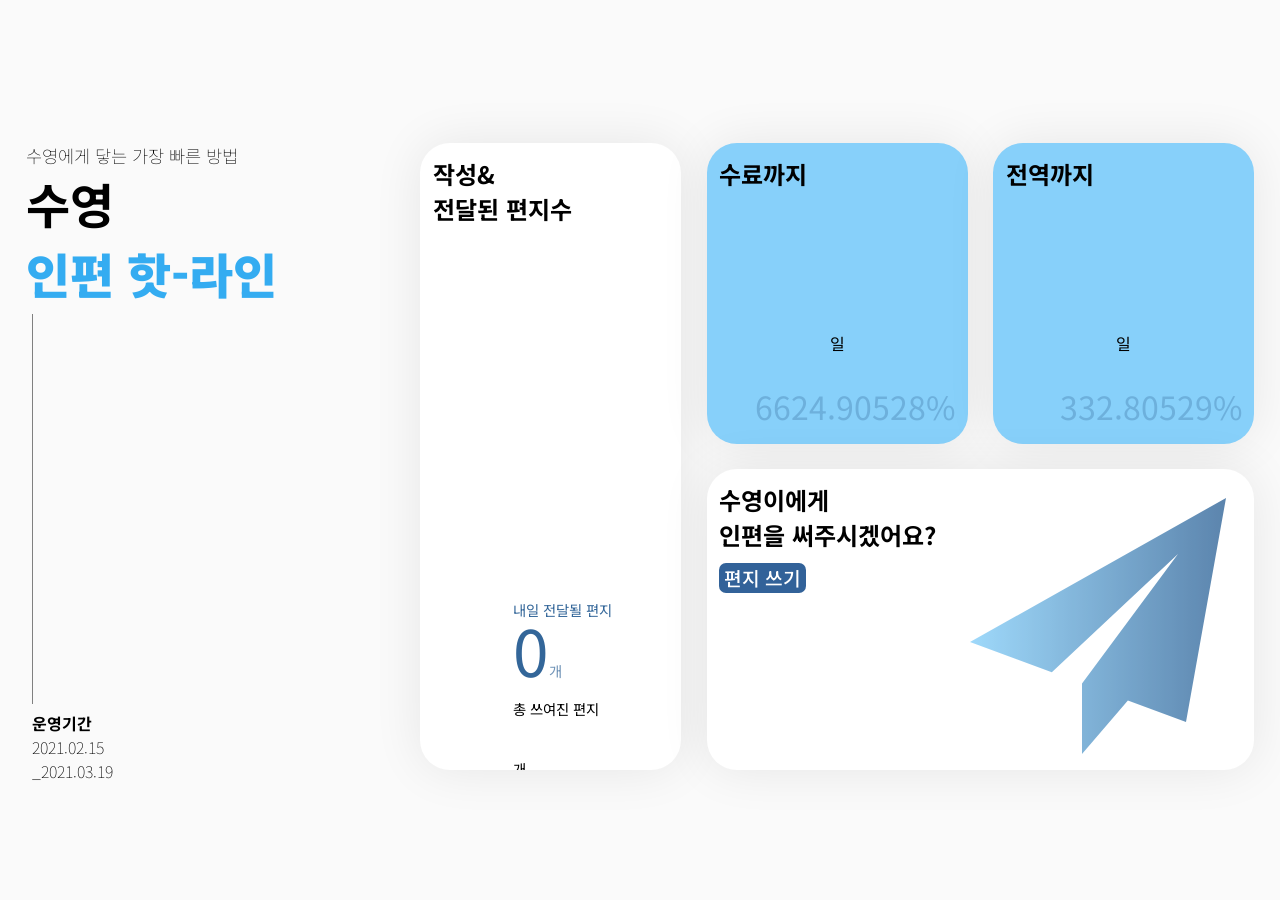
==== index.html @ 2ff3ae7e "js 캐시 방지 쿼리스트링" ====
<!DOCTYPE html>
<html lang="ko">
  <head>
    <meta charset="utf-8" />
    <meta
      name="description"
      content="수영이에게 인편을 쉽고 빠르게 보내기 위한 사이트입니다."
    />
    <meta http-equiv="X-UA-Compatible" content="IE=edge" />
    <meta
      name="viewport"
      content="width=device-width, initial-scale=1, shrink-to-fit=no"
    />
    <meta name="viewport" content="width=device-width, initial-scale=1" />

    <meta property="og:title" content="수영 인편 핫라인" />
    <meta property="og:type" content="website" />
    <meta property="og:url" content="swim-mail.github.io" />
    <meta property="og:image" content="icons/ico512.png" />

    <link rel="manifest" href="app.webmanifest" />
    <link rel="apple-touch-icon" href="icons/ico512.png" />
    <meta name="apple-mobile-web-app-capable" content="yes" />

    <link rel="icon" type="image/png" sizes="16x16" href="icons/fav16.png" />
    <link rel="icon" type="image/png" sizes="32x32" href="icons/fav32.png" />

    <title>수영 인터넷 편지 핫라인</title>

    <!-- Font-->
    <link
      href="https://fonts.googleapis.com/css2?family=Noto+Sans+KR:wght@100;300;400;500;700;900&display=swap"
      rel="stylesheet"
    />
    <link rel="stylesheet" href="css/style-min.css" />
    <link
      href="https://fonts.googleapis.com/icon?family=Material+Icons"
      rel="stylesheet"
    />

    <meta name="theme-color" content="#fafafa" />
  </head>

  <body>
    <div class="container">
      <div class="spacer"></div>
      <div class="center">
        <div class="title">
          <div class="main">
            <span class="f1 subt">수영에게 닿는 가장 빠른 방법<br /></span>
            <span class="f7 t"
              >수영
              <div id="installer">
                <div class="tooltip" id="install">
                  <span class="material-icons but">get_app</span>
                  <span class="tooltiptext">앱으로 설치해보세요!</span>
                </div>
              </div>
              <br
            /></span>
            <span class="f9 t tc">인편 핫-라인</span>
          </div>
          <div class="line"></div>
          <div class="period">
            <span class="f7">운영기간<br /></span>
            <span class="f1">2021.02.15 <br />_2021.03.19</span>
          </div>
        </div>
        <div class="col">
          <div class="l card">
            <span class="cardt">작성&<br />전달된 편지수</span><br />
            <div class="align">
              <div class="spacer"></div>
              <paper-graph value="" today="" max="40"></paper-graph>
            </div>
          </div>
        </div>
        <div class="col2">
          <div class="row">
            <pro-bar id="cp" class="card date" value="30%">
              <span class="cardt date">수료까지</span><br />
              <div class="tcenter">
                <count-up
                  id="cpFig"
                  value=""
                  dur="1.5"
                  class="bigdate"
                ></count-up
                ><span>일</span>
              </div>
              <span id="percent">2</span>
            </pro-bar>
            <pro-bar id="dc" class="card date" value="10%">
              <span class="cardt">전역까지</span>
              <div class="tcenter">
                <count-up
                  id="dcFig"
                  value=""
                  dur="1.7"
                  class="bigdate"
                ></count-up
                ><span>일</span>
              </div>
              <span id="percent">1</span>
            </pro-bar>
          </div>
          <div class="row">
            <div class="card writearea" id="write">
              <span class="cardt bg">수영이에게<br />인편을 써주시겠어요?</span>
              <svg
                xmlns="http://www.w3.org/2000/svg"
                id="plane"
                enable-background="new 0 0 465.882 465.882"
                height="512"
                viewBox="0 0 465.882 465.882"
                width="512"
                preserveAspectRatio="xMidYMin meet"
              >
                <defs>
                  <linearGradient id="grad">
                    <stop offset="0%" stop-color="var(--color-stop)" />
                    <stop offset="100%" stop-color="var(--color-end)" />
                  </linearGradient>
                </defs>
                <path
                  d="m465.882 0-465.882 262.059 148.887 55.143 229.643-215.29-174.674 235.65.142.053-.174-.053v128.321l83.495-97.41 105.77 39.175z"
                />
              </svg>
              <span id="writebut" class="but">편지 쓰기</span>
            </div>
          </div>
        </div>
      </div>
      <div class="spacer"></div>
    </div>
    <div id="letter" class="card letter slide">
      <div class="header">
        <span class="back mob material-icons but"> arrow_back </span>
        <span class="f7">편지 보내기</span>
        <span class="back pc f2 but">×</span>
        <span class="send mob but" id="send">보내기</span>
      </div>
      <div class="sender">
        <div class="circle">
          <span id="pfbut" class="material-icons but">add</span>
        </div>
        <div class="info">
          <div class="name">
            <span id="name" class="f7">프로필</span
            ><span id="rel" class="f7">등록 필요</span>
          </div>
          <div class="addr f2">
            <span id="addr1">+버튼을 눌러서 프로필을 등록해주세요</span>
            <span id="addr2"></span>
          </div>
        </div>
      </div>
      <div class="letter">
        <div class="ltitle">
          <input class="f7" type="text" placeholder="제목을 입력해주세요" />
        </div>
        <div class="contents">
          <textarea
            class="f3"
            placeholder="수영이에게 편지를 써주세요 :)"
            maxlength="1200"
          ></textarea>
        </div>
      </div>
      <div class="footer">
        <span class="pc but" id="send">보내기</span>
      </div>
    </div>
    <div id="profile" class="card addr slide">
      <div class="header">
        <span class="back mob material-icons but"> arrow_back </span>
        <span class="f7">프로필 추가/수정</span>
        <span class="back pc f1 but">X</span>
      </div>
      <div class="forms">
        <div class="inp clsb">
          <span>이름</span><input type="text" id="namef" placeholder="보라매" />
        </div>
        <div class="inp clsb">
          <span>관계</span
          ><input type="text" id="relf" placeholder="가족/친구 등" />
        </div>
        <div class="inp adr clsb">
          <span>주소</span
          ><input type="text" id="postcode" placeholder="우편번호" />
          <but class="but" id="postbut">찾기</but>
          <input class="clsb" id="address" type="text" placeholder="주소" />

          <input
            class="clsb"
            id="detailAddress"
            type="text"
            placeholder="상세주소 입력"
          />

          <input
            class="clsb"
            id="extraAddress"
            type="text"
            placeholder="상세주소2"
          />
        </div>
        <div class="inp clsb">
          <span>암호</span>
          <input type="password" id="pw" /><br />
          <span class="caution">주의</span>
          <span class="cautext"
            >편의성을 위한 기능으로 <b>보안성이 없습니다.</b> </span
          ><br />
          <span class="cautext"
            >지정하지 않으면 <b>이름+ 우편번호</b>로 설정됩니다.</span
          >
        </div>
      </div>
      <div id="wrap"></div>
      <div id="pfsavebut" class="footer clsb but">
        <span>저장</span>
      </div>
    </div>
    <toast class="hide"
      ><div class="tospacer"></div>
      <div class="content">
        <span class="material-icons" id="icon">check</span
        ><span id="messages">toast message</span>
      </div>
      <div class="tospacer"></div>
    </toast>
    <loading>
      <div class="lds-ring">
        <div></div>
        <div></div>
        <div></div>
        <div></div>
      </div>
    </loading>
    <script src="js/main-min.js?dt=2021030308"></script>
    <script src="https://t1.daumcdn.net/mapjsapi/bundle/postcode/prod/postcode.v2.js"></script>
  </body>
</html>
---- css/style-min.css ----
:root{--theme-color:#34acf1;--theme-color-light:#87d0fa;--theme-color-dark:#336699}body{margin:0;height:100vh;font-family:"Noto Sans KR",sans-serif;background-color:#fafafa;user-select:none}.container{display:flex;flex-direction:column;height:100%;transition:all 1s cubic-bezier(.83,0,.17,1)}.col{flex:1;flex-direction:column}.col2{flex:2;flex-direction:column;display:flex}.row{display:flex;height:49%}.row:last-child{padding-top:1vw}.center{display:flex;height:100%}.spacer{flex:1}.title{height:100%;margin-right:2vw;padding:1vw;display:flex;flex-direction:column}.card{background-color:white;flex:1;margin:1vw 2vw 0 0;border-radius:30px;box-shadow:0 0 50px 0 #00000015;padding:1vw;overflow:hidden}#plane{width:20vw;float:right;fill:url(#grad);animation:planeMove 1s cubic-bezier(.83,0,.17,1) both;animation-delay:.3s;padding:1em}@keyframes planeMove{0%{opacity:0;transform:translate(-50%,50%) rotate(-40deg)}30%{transform:translate(-35%,40%) rotate(-20deg)}100%{opacity:.8;transform:translate(0,0) rotate(00deg)}}#grad{--color-stop:var(--theme-color-light);--color-end:var(--theme-color-dark)}#writebut{line-height:10;border-radius:7px;background:#326299;color:white;padding:1px 5px;font-weight:500;font-size:1.2em}.l{height:calc(100% - 3vw)}.line{border-left:1px solid grey;margin:.5vw;flex:1}.period{margin-left:.5vw}.f1{font-weight:100}.f3{font-weight:300}.f4{font-weight:400}.f5{font-weight:500}.f7{font-weight:700}.f9{font-weight:900}.tc{color:var(--theme-color)}.tcl{color:var(--theme-color-light)}.tcd{color:var(--theme-color-dark)}.faded{opacity:.7}.subt{font-size:1.1em}.t{font-size:3em}#install{display:none;font-size:10px}#installer{display:inline-flex}.cardt{font-size:1.5em;font-weight:700}span.cardt.bg{position:absolute}paper-graph{display:block;width:100%}paper-graph svg{height:100%;width:33%;float:left}paper-graph div{width:66%;float:right;line-height:3vw}paper-graph .big{font-size:5vw}paper-graph symbol{fill:none;stroke-width:5;stroke-linecap:"round";stroke:black}paper-graph #stackH{stroke:var(--theme-color)}paper-graph #letterH{stroke:var(--theme-color)}.align{display:flex;flex-direction:column;height:calc(100% - 3vw)}paper-graph .tdfig{animation:moveUp .7s .1s ease-in;font-size:.9em}paper-graph .ttfig{opacity:0;animation:moveUp .7s .2s ease-in forwards;font-size:.9em}.tcenter{animation:moveUp .7s ease-in}@keyframes moveUp{from{opacity:0;transform:translateY(100px)}to{opacity:1;transform:translateY(0)}}.bigdate{text-align:center;font-size:9vw}.tcenter{margin-top:2vw;text-align:center}.card.date{background-image:var(--bg);background-repeat:no-repeat;animation:fillUp 2s ease-out;overflow:hidden}@keyframes fillUp{from{background-position:0 30vw}to{background-position:0 0}}pro-bar #percent{position:inherit;float:right;color:var(--theme-color-dark);opacity:30%;font-size:2em}.card.letter{top:0;left:9vw;position:fixed;width:80vw;height:calc(100vh - 5em);transition:transform 1s cubic-bezier(.83,0,.17,1),filter 1s cubic-bezier(.83,0,.17,1),opacity 1s cubic-bezier(.83,0,.17,1)}.card.addr{top:10vh;left:29vw;position:fixed;width:40vw;transition:transform 1s cubic-bezier(.83,0,.17,1),opacity 1s cubic-bezier(.83,0,.17,1)}.card.letter .header,.card.addr .header{width:calc(100% - 1.3em);border-bottom:1px solid#CACACA;padding:0 .3em .5em.3em;margin:.3em;font-size:1.5em;text-align:center}.card.letter .header .pc.back,.card.addr .header .pc.back{background:#cccccc;border-radius:1000px;float:right;color:#555555;display:block;width:1.5em;height:1.5em}.card.letter .sender{display:flex;margin-top:.22m;padding:.1em;border-radius:2em;transition:all 1s cubic-bezier(.83,0,.17,1)}.card.letter .sender.highlight{box-shadow:-1px 1px 9px 0 rgba(0,0,0,.2);transform:scale(1.05)}.card.letter .circle{background:var(--theme-color-light);width:3.7em;height:3.7em;border-radius:4.5em;margin:0 .7em 0 .5em}.card.letter .sender.highlight .circle{background:linear-gradient(45deg,var(--theme-color-light),var(--theme-color),var(--theme-color-dark),var(--theme-color-light));background-size:800% 800%;-webkit-animation:gradAni 2s ease both;-moz-animation:gradAni 2s ease both;animation:gradAni 2s ease both}@keyframes gradAni{0%{background-position:0% 50%}40%{background-position:100% 50%}80%{background-position:0% 50%}100%{background-position:0% 100%}}.card.letter .circle{background:var(--theme-color-light);width:3.7em;height:3.7em;border-radius:4.5em;margin:0 .7em 0 .5em}.card.letter .circle:hover{background:var(--theme-color-dark);color:grey}.card.letter .circle span{font-size:3em;color:white;line-height:1.3em;padding-left:.125em;width:1.25em}.card.letter .circle span:hover{color:grey}.card.letter .circle span:hover::after{content:"create";position:absolute;left:calc(.3em + 1vw);color:white}.card.letter .info{flex:1}.card.letter .info .name{font-size:1.4em}.card.letter .info .name #rel{font-size:.6em;background-color:var(--theme-color-dark);border-radius:.5em;padding:.1em .4em;margin:0 .5em;color:white}.card.letter .info .addr{color:#999999}.card.letter .info .addr #addr1{margin-right:.2em}.card.letter .letter{padding:1vw}.card.letter .ltitle input{margin-top:.5em;font-size:1.7em;width:100%;border:0}.card.letter .ltitle input:focus{outline:none}.card.letter .contents textarea{font-size:1.5em;font-family:"Noto Sans KR",sans-serif;width:100%;height:calc(100vh - 13.3em - 1.5vw);border:0}.card.letter .contents textarea:focus{outline:none}.card.letter .footer .pc,.card.addr .footer span{background:#bbbbbb;color:#555555;display:block;font-size:1.5em;text-align:center;padding:.1em 0;border-radius:2em;margin:0 .5em 0 .5em;font-weight:500}.card.addr .forms{overflow:auto;height:70vh}.card.addr .forms .inp{font-size:1em;height:1.6em;padding:.5em 0}.card.addr .footer{margin-top:8em}.card.addr .forms .inp.adr{height:8em}.card.addr .forms .inp.adr span{height:7em}.card.addr .forms .inp.adr input{margin-bottom:.7em}.card.addr .forms span{display:block;padding-left:.5em;float:left;width:13%;font-size:1em;font-weight:500}.card.addr .forms .inp input{font-size:1em;height:1.5em;padding:0 .5em;width:calc(88% - 3em);border:0;background:#f0f0f0;border-radius:3em;transition:background 1s}.card.addr .forms .inp.adr input#postcode{width:calc(88% - 7em)}.card.addr .forms .inp.adr .but{border-radius:.6em;padding:0 1em;background:#999999;color:white;font-weight:500}.card.addr .forms .inp input:focus{outline:none;filter:brightness(1.035)}.card.addr .forms span.caution,.card.addr .forms span.cautext{width:auto;display:inline;float:none;padding:0;font-size:.7em;font-weight:500}span.caution{margin-left:calc(13% + 1em);background:#af1a1a;color:white;border-radius:5px}span.cautext{color:grey}span.cautext b{font-weight:700;color:#af1a1a}.card.addr .forms .inp:last-child input{background:#f7b6b6}span.cautext:last-child{margin-left:calc(13% + 3.3em)}.blur{filter:contrast(.25) brightness(1.5);background:inherit}#btnFoldWrap{cursor:pointer;position:absolute;right:0;top:-1px;z-index:1}#wrap{display:none;height:60vh}#wrap div{border-radius:30px;overflow:unset!important}.clsb{transition:display 1s cubic-bezier(.83,0,.17,1)}.clsd{display:none}.but{cursor:pointer}.but:hover:not(#pfbut){filter:contrast(1.3)}.slide{transform:translate(0,100vh);opacity:0}toast{display:flex;position:fixed;bottom:7vh;width:100vw;transition:transform 1s cubic-bezier(.83,0,.17,1);font-weight:600;color:#555555}toast.hide{transform:translateY(20vh)}toast .tospacer{flex:1}toast .content{font-size:1.2em;background:#fafafa;box-shadow:2px 2px 7px 0 #999999;border-radius:2em;padding:.5em .7em .3em .3em}toast #icon{background:var(--theme-color);color:white;border-radius:1em;margin-right:.5em;padding:.2em}toast #messages{line-height:1.6em;vertical-align:top}loading{display:none;position:absolute;top:0;left:0;background:#00000030;width:100%;height:100%}.lds-ring{display:block;left:calc(50% - 40px);top:calc(50% - 40px);position:relative;width:80px;height:80px}.lds-ring div{box-sizing:border-box;display:block;position:absolute;width:64px;height:64px;margin:8px;border:8px solid #fff;border-radius:50%;animation:lds-ring 1.2s cubic-bezier(.5,0,.5,1) infinite;border-color:#fff transparent transparent transparent}.lds-ring div:nth-child(1){animation-delay:-.45s}.lds-ring div:nth-child(2){animation-delay:-.3s}.lds-ring div:nth-child(3){animation-delay:-.15s}@keyframes lds-ring{0%{transform:rotate(0deg)}100%{transform:rotate(360deg)}}.tooltip{position:relative;display:inline-block}.tooltip .tooltiptext{width:120px;background-color:black;opacity:.5;color:#fff;text-align:center;padding:5px 0;border-radius:6px;line-height:initial;position:absolute;z-index:1;top:-5px;left:105%}.tooltip:hover .tooltiptext{visibility:visible}.tooltip .tooltiptext::after{content:" ";position:absolute;top:50%;right:100%;margin-top:-5px;border-width:5px;border-style:solid;border-color:transparent black transparent transparent}@media (max-width:900px){.slide{transform:translate(100vw,0)}body{font-size:12px}.spacer{display:none}.center{display:block}.card{margin-left:3vw;margin-bottom:3vw;height:70vw;border-radius:20px;padding:2vw}.col{flex:0;margin-bottom:5vw;float:left;width:50vw}.col2 .row:first-child{height:78vw}.col2 .row:nth-child(2){position:absolute;height:70vw;width:97vw;left:0;top:calc(150px + 88vw)}.title{margin-top:10px;height:150px;flex-direction:row;padding:5vw}.line{border:0;padding-top:10vw}.l{margin-right:3vw;height:70vw}.row{margin-right:4vw;flex-direction:column;height:50vw}.period{display:none}paper-graph svg{width:28%!important}paper-graph .tdfig{font-size:4vw}paper-graph .ttfig{font-size:4vw}.align .spacer{display:block!important}#plane{width:50vw;padding-top:20vw}span.bg{padding-top:15vw;padding-left:3vw;font-size:7vw}#writebut{line-height:90vw;font-size:5vw;margin-left:3vw}.mbhide{display:none}paper-graph .big{font-size:10vw!important}paper-graph div{line-height:6vw!important}.bigdate{text-align:center;font-size:20vw;line-height:21vw}.tcenter{margin-top:0;text-align:center}.tcenter #percent{line-height:0}.cardt{font-size:4.5vw}.card.date{line-height:1}.subt{font-size:calc(1em + 2vw)}.t{font-size:calc(1.2em + 5vw);line-height:calc(1.2em + 1vw)}.card.letter .pc,.card.addr .pc{display:none!important}.card.letter .mob,.card.addr .mob{display:inline}.card.letter{top:0;left:0;border-radius:0;margin:0;position:fixed;width:98vw;height:100vh;padding:1vw}.card.letter .header,.card.addr .header{text-align:left;padding:1em .5em}.card.letter .back.mob,.card.addr .back.mob{font-size:1.5em!important;vertical-align:top}.card.letter .send{float:right;font-weight:700;background:var(--theme-color);color:white;padding:.2em .7em;border-radius:1em;font-size:.9em}.card.letter .sender{padding:3vw;font-size:1.2em}.card.letter .circle span:hover::after{left:calc(.3em + 4vw)}.card.letter #addr2{display:none}.card.letter .letter{padding:1vw 4.5vw}.card.letter .footer .mob{position:fixed;color:white;background:var(--theme-color);font-size:3.2em;text-align:center;line-height:1.6em;width:1.6em;height:1.6em;bottom:.5em;right:.5em;border-radius:6em;box-shadow:2px 2px 7px 0 #999999}.card.addr{top:0;left:0;border-radius:0;margin:0;position:fixed;width:98vw;height:100vh;padding:1vw}.card.addr .forms{font-size:1.5em}.card.addr .footer{position:fixed;bottom:10px;margin-top:0;width:calc(100% - 1em)}#wrap{height:90vh}toast #icon{margin-right:.4em;padding:.1em}toast #messages{line-height:2em}}@media (min-width:900px){.title{width:calc(100px + 20vw);height:100%;padding-left:2vw}.center{height:50vw;max-height:90vh}.card.letter .pc,.card.addr .pc{display:inline}.card.letter .mob,.card.addr .mob{display:none!important}.card.addr .forms{height:40vh}}
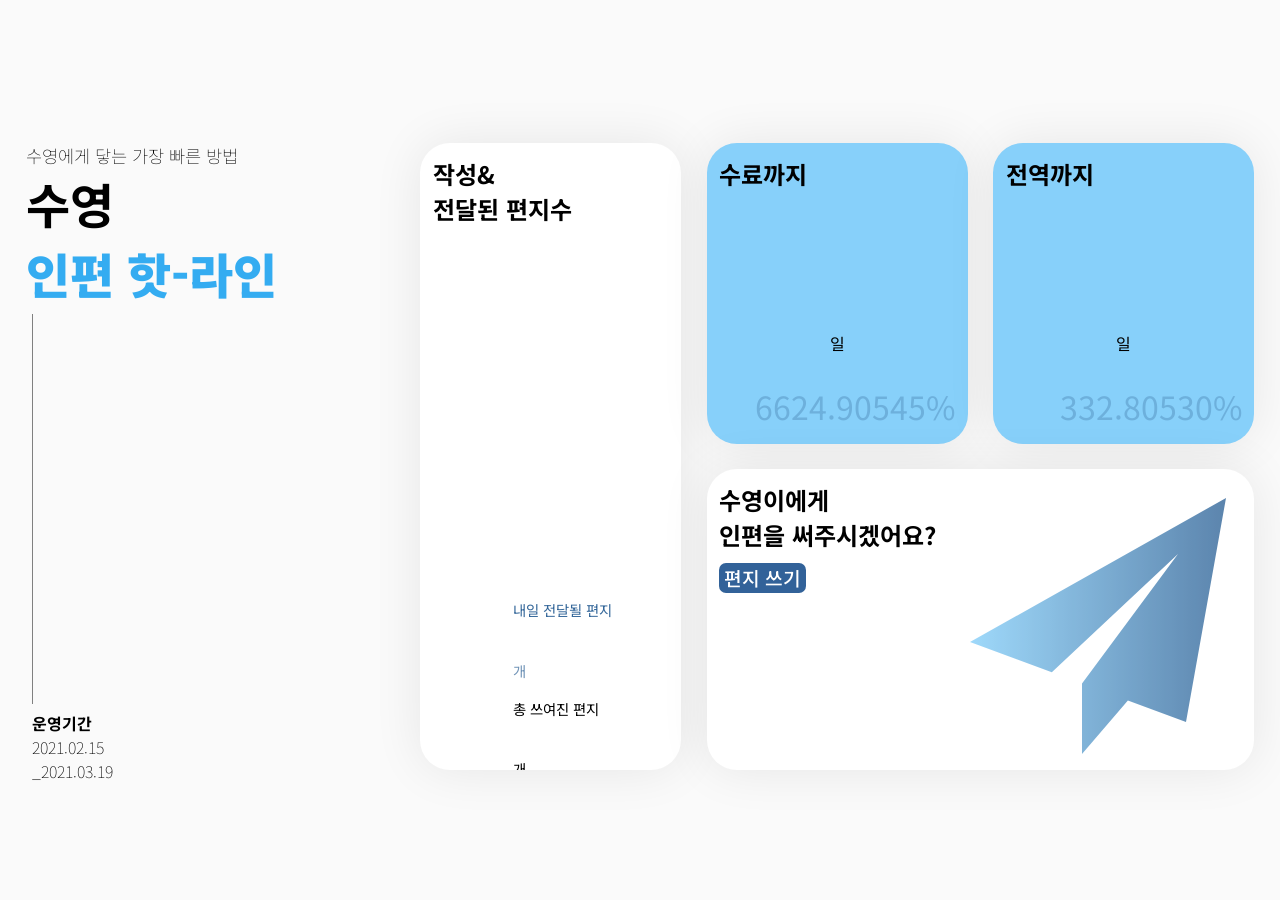
==== commit e79e6f7e: "Throttle 수정" ====
--- a/index.html
+++ b/index.html
@@ -238,7 +238,7 @@
         <div></div>
       </div>
     </loading>
-    <script src="js/main-min.js?dt=2021030308"></script>
+    <script src="js/main-min.js?dt=2021030420"></script>
     <script src="https://t1.daumcdn.net/mapjsapi/bundle/postcode/prod/postcode.v2.js"></script>
   </body>
 </html>
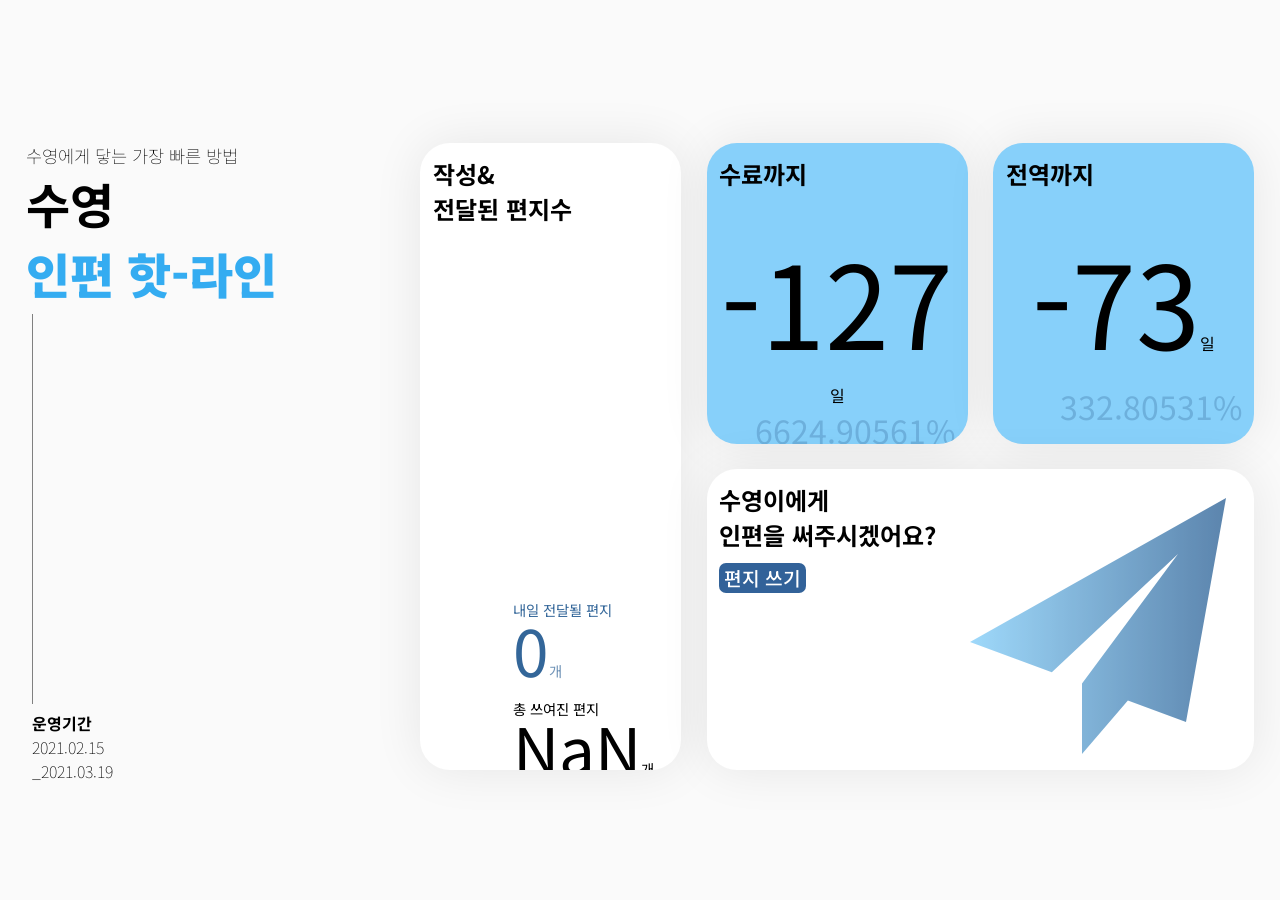
==== commit 866f723b: "countup refresh 안되는 것 해결" ====
--- a/index.html
+++ b/index.html
@@ -238,7 +238,7 @@
         <div></div>
       </div>
     </loading>
-    <script src="js/main-min.js?dt=2021030420"></script>
+    <script src="js/main-min.js?dt=2021030422"></script>
     <script src="https://t1.daumcdn.net/mapjsapi/bundle/postcode/prod/postcode.v2.js"></script>
   </body>
 </html>
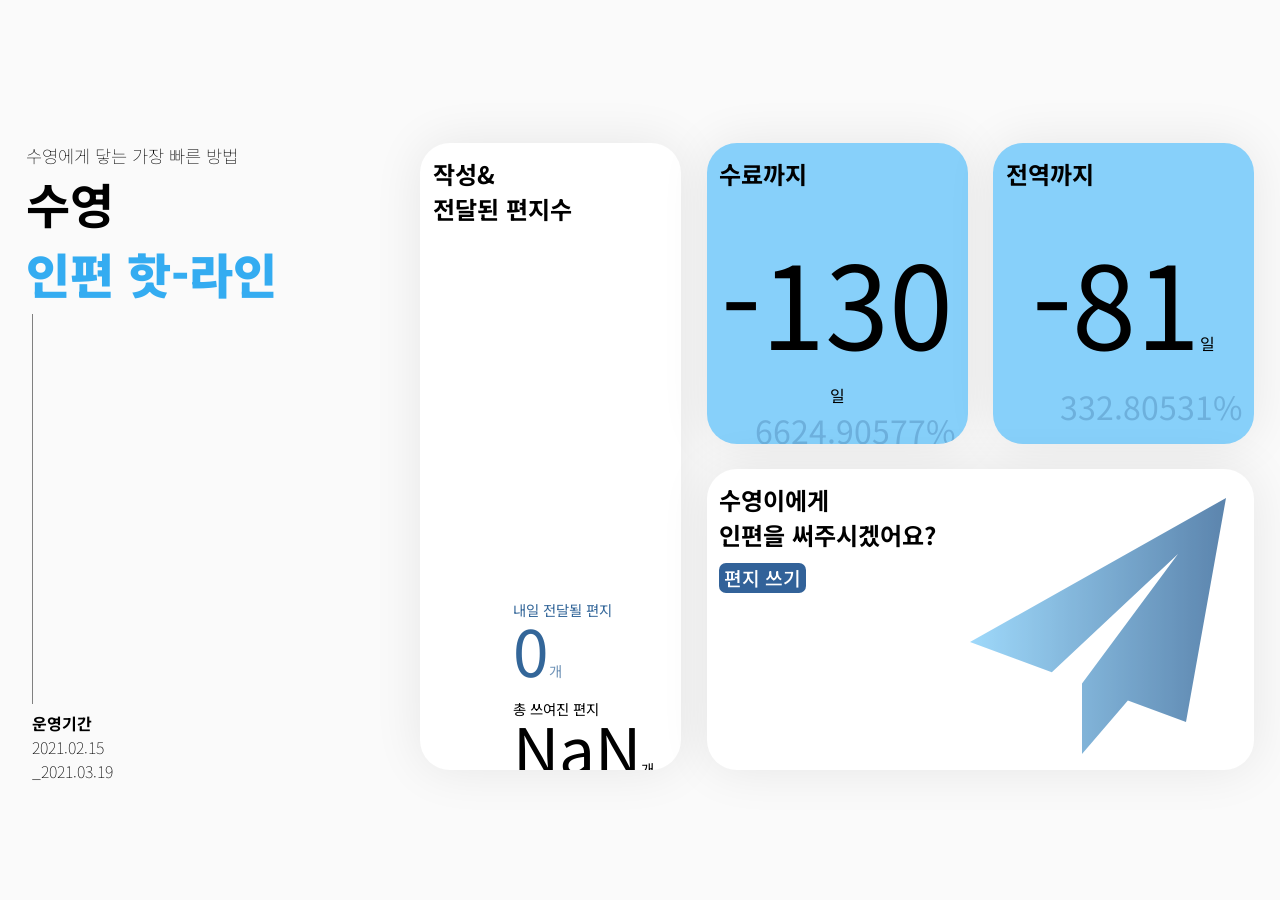
==== commit c90a2a3d: "우편번호 검색 css 오류" ====
--- a/index.html
+++ b/index.html
@@ -177,7 +177,7 @@
         <span class="f7">프로필 추가/수정</span>
         <span class="back pc f1 but">X</span>
       </div>
-      <div class="forms">
+      <div class="forms clsb">
         <div class="inp clsb">
           <span>이름</span><input type="text" id="namef" placeholder="보라매" />
         </div>
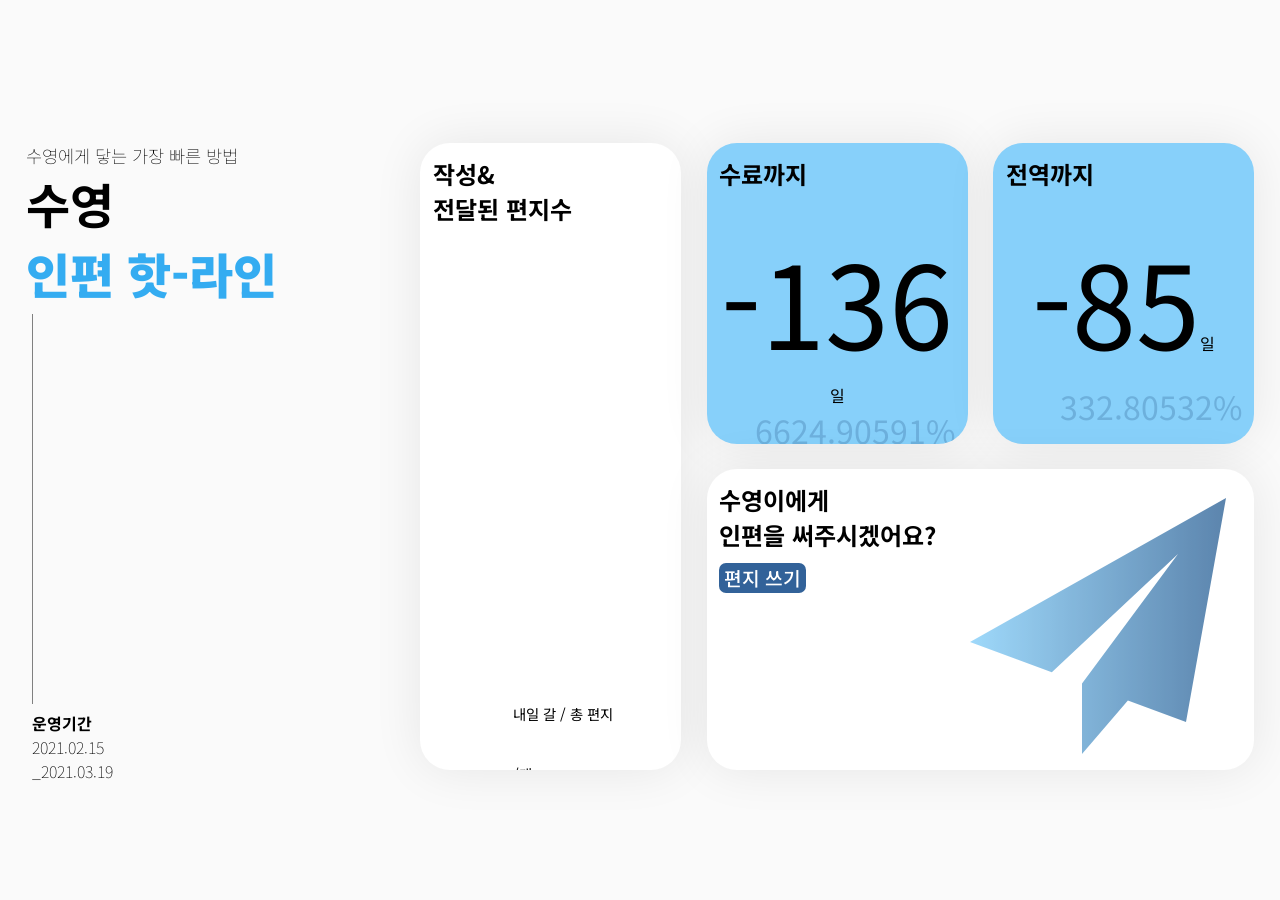
==== commit 9250536c: "js 버전업" ====
--- a/index.html
+++ b/index.html
@@ -238,7 +238,7 @@
         <div></div>
       </div>
     </loading>
-    <script src="js/main-min.js?dt=2021030422"></script>
+    <script src="js/main-min.js?dt=2021030514"></script>
     <script src="https://t1.daumcdn.net/mapjsapi/bundle/postcode/prod/postcode.v2.js"></script>
   </body>
 </html>
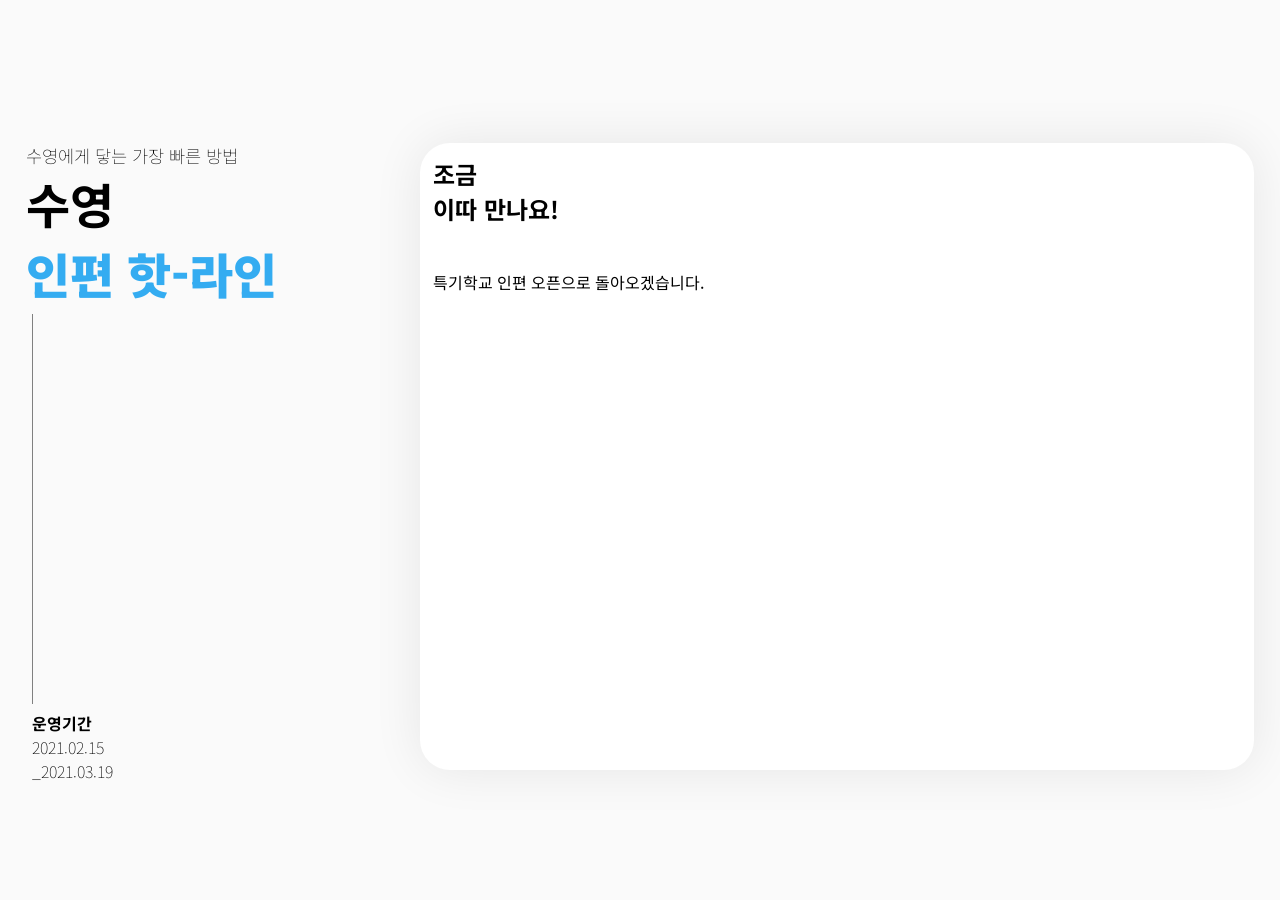
==== commit 0e87f9f1: "클로즈 준비" ====
--- a/index.html
+++ b/index.html
@@ -66,7 +66,7 @@
             <span class="f1">2021.02.15 <br />_2021.03.19</span>
           </div>
         </div>
-        <div class="col">
+        <div class="col nnotice">
           <div class="l card">
             <span class="cardt">작성&<br />전달된 편지수</span><br />
             <div class="align">
@@ -75,7 +75,7 @@
             </div>
           </div>
         </div>
-        <div class="col2">
+        <div class="col2 nnotice">
           <div class="row">
             <pro-bar id="cp" class="card date" value="30%">
               <span class="cardt date">수료까지</span><br />
@@ -130,6 +130,12 @@
             </div>
           </div>
         </div>
+        <div class="col2 notice">
+          <div class="l card">
+            <span class="cardt">조금<br />이따 만나요!</span><br />
+            <span class="cardtt">특기학교 인편 오픈으로 돌아오겠습니다.</span>
+          </div>
+        </div>
       </div>
       <div class="spacer"></div>
     </div>
--- a/css/style-min.css
+++ b/css/style-min.css
@@ -1 +1 @@
-:root{--theme-color:#34acf1;--theme-color-light:#87d0fa;--theme-color-dark:#336699}body{margin:0;height:100vh;font-family:"Noto Sans KR",sans-serif;background-color:#fafafa;user-select:none}.container{display:flex;flex-direction:column;height:100%;transition:all 1s cubic-bezier(.83,0,.17,1)}.col{flex:1;flex-direction:column}.col2{flex:2;flex-direction:column;display:flex}.row{display:flex;height:49%}.row:last-child{padding-top:1vw}.center{display:flex;height:100%}.spacer{flex:1}.title{height:100%;margin-right:2vw;padding:1vw;display:flex;flex-direction:column}.card{background-color:white;flex:1;margin:1vw 2vw 0 0;border-radius:30px;box-shadow:0 0 50px 0 #00000015;padding:1vw;overflow:hidden}#plane{width:20vw;float:right;fill:url(#grad);animation:planeMove 1s cubic-bezier(.83,0,.17,1) both;animation-delay:.3s;padding:1em}@keyframes planeMove{0%{opacity:0;transform:translate(-50%,50%) rotate(-40deg)}30%{transform:translate(-35%,40%) rotate(-20deg)}100%{opacity:.8;transform:translate(0,0) rotate(00deg)}}#grad{--color-stop:var(--theme-color-light);--color-end:var(--theme-color-dark)}#writebut{line-height:10;border-radius:7px;background:#326299;color:white;padding:1px 5px;font-weight:500;font-size:1.2em}.l{height:calc(100% - 3vw)}.line{border-left:1px solid grey;margin:.5vw;flex:1}.period{margin-left:.5vw}.f1{font-weight:100}.f3{font-weight:300}.f4{font-weight:400}.f5{font-weight:500}.f7{font-weight:700}.f9{font-weight:900}.tc{color:var(--theme-color)}.tcl{color:var(--theme-color-light)}.tcd{color:var(--theme-color-dark)}.faded{opacity:.7}.subt{font-size:1.1em}.t{font-size:3em}#install{display:none;font-size:10px}#installer{display:inline-flex}.cardt{font-size:1.5em;font-weight:700}span.cardt.bg{position:absolute}paper-graph{display:block;width:100%}paper-graph svg{height:100%;width:33%;float:left}paper-graph div{width:66%;float:right;line-height:3vw}paper-graph .big{font-size:5vw}paper-graph symbol{fill:none;stroke-width:5;stroke-linecap:"round";stroke:black}paper-graph #stackH{stroke:var(--theme-color)}paper-graph #letterH{stroke:var(--theme-color)}.align{display:flex;flex-direction:column;height:calc(100% - 3vw)}paper-graph .tdfig{animation:moveUp .7s .1s ease-in;font-size:.9em}paper-graph .ttfig{opacity:0;animation:moveUp .7s .2s ease-in forwards;font-size:.9em}.tcenter{animation:moveUp .7s ease-in}@keyframes moveUp{from{opacity:0;transform:translateY(100px)}to{opacity:1;transform:translateY(0)}}.bigdate{text-align:center;font-size:9vw}.tcenter{margin-top:2vw;text-align:center}.card.date{background-image:var(--bg);background-repeat:no-repeat;animation:fillUp 2s ease-out;overflow:hidden}@keyframes fillUp{from{background-position:0 30vw}to{background-position:0 0}}pro-bar #percent{position:inherit;float:right;color:var(--theme-color-dark);opacity:30%;font-size:2em}.card.letter{top:0;left:9vw;position:fixed;width:80vw;height:calc(100vh - 5em);transition:transform 1s cubic-bezier(.83,0,.17,1),filter 1s cubic-bezier(.83,0,.17,1),opacity 1s cubic-bezier(.83,0,.17,1)}.card.addr{top:10vh;left:29vw;position:fixed;width:40vw;transition:transform 1s cubic-bezier(.83,0,.17,1),opacity 1s cubic-bezier(.83,0,.17,1)}.card.letter .header,.card.addr .header{width:calc(100% - 1.3em);border-bottom:1px solid#CACACA;padding:0 .3em .5em.3em;margin:.3em;font-size:1.5em;text-align:center}.card.letter .header .pc.back,.card.addr .header .pc.back{background:#cccccc;border-radius:1000px;float:right;color:#555555;display:block;width:1.5em;height:1.5em}.card.letter .sender{display:flex;margin-top:.22m;padding:.1em;border-radius:2em;transition:all 1s cubic-bezier(.83,0,.17,1)}.card.letter .sender.highlight{box-shadow:-1px 1px 9px 0 rgba(0,0,0,.2);transform:scale(1.05)}.card.letter .circle{background:var(--theme-color-light);width:3.7em;height:3.7em;border-radius:4.5em;margin:0 .7em 0 .5em}.card.letter .sender.highlight .circle{background:linear-gradient(45deg,var(--theme-color-light),var(--theme-color),var(--theme-color-dark),var(--theme-color-light));background-size:800% 800%;-webkit-animation:gradAni 2s ease both;-moz-animation:gradAni 2s ease both;animation:gradAni 2s ease both}@keyframes gradAni{0%{background-position:0% 50%}40%{background-position:100% 50%}80%{background-position:0% 50%}100%{background-position:0% 100%}}.card.letter .circle{background:var(--theme-color-light);width:3.7em;height:3.7em;border-radius:4.5em;margin:0 .7em 0 .5em}.card.letter .circle:hover{background:var(--theme-color-dark);color:grey}.card.letter .circle span{font-size:3em;color:white;line-height:1.3em;padding-left:.125em;width:1.25em}.card.letter .circle span:hover{color:grey}.card.letter .circle span:hover::after{content:"create";position:absolute;left:calc(.3em + 1vw);color:white}.card.letter .info{flex:1}.card.letter .info .name{font-size:1.4em}.card.letter .info .name #rel{font-size:.6em;background-color:var(--theme-color-dark);border-radius:.5em;padding:.1em .4em;margin:0 .5em;color:white}.card.letter .info .addr{color:#999999}.card.letter .info .addr #addr1{margin-right:.2em}.card.letter .letter{padding:1vw}.card.letter .ltitle input{margin-top:.5em;font-size:1.7em;width:100%;border:0}.card.letter .ltitle input:focus{outline:none}.card.letter .contents textarea{font-size:1.5em;font-family:"Noto Sans KR",sans-serif;width:100%;height:calc(100vh - 13.3em - 1.5vw);border:0}.card.letter .contents textarea:focus{outline:none}.card.letter .footer .pc,.card.addr .footer span{background:#bbbbbb;color:#555555;display:block;font-size:1.5em;text-align:center;padding:.1em 0;border-radius:2em;margin:0 .5em 0 .5em;font-weight:500}.card.addr .forms{overflow:auto;height:70vh}.card.addr .forms .inp{font-size:1em;height:1.6em;padding:.5em 0}.card.addr .footer{margin-top:8em}.card.addr .forms .inp.adr{height:8em}.card.addr .forms .inp.adr span{height:7em}.card.addr .forms .inp.adr input{margin-bottom:.7em}.card.addr .forms span{display:block;padding-left:.5em;float:left;width:13%;font-size:1em;font-weight:500}.card.addr .forms .inp input{font-size:1em;height:1.5em;padding:0 .5em;width:calc(88% - 3em);border:0;background:#f0f0f0;border-radius:3em;transition:background 1s}.card.addr .forms .inp.adr input#postcode{width:calc(88% - 7em)}.card.addr .forms .inp.adr .but{border-radius:.6em;padding:0 1em;background:#999999;color:white;font-weight:500}.card.addr .forms .inp input:focus{outline:none;filter:brightness(1.035)}.card.addr .forms span.caution,.card.addr .forms span.cautext{width:auto;display:inline;float:none;padding:0;font-size:.7em;font-weight:500}span.caution{margin-left:calc(13% + 1em);background:#af1a1a;color:white;border-radius:5px}span.cautext{color:grey}span.cautext b{font-weight:700;color:#af1a1a}.card.addr .forms .inp:last-child input{background:#f7b6b6}span.cautext:last-child{margin-left:calc(13% + 3.3em)}.blur{filter:contrast(.25) brightness(1.5);background:inherit}#btnFoldWrap{cursor:pointer;position:absolute;right:0;top:-1px;z-index:1}#wrap{display:none;height:60vh}#wrap div{border-radius:30px;overflow:unset!important}.clsb{transition:display 1s cubic-bezier(.83,0,.17,1)}.clsd{display:none}.but{cursor:pointer}.but:hover:not(#pfbut){filter:contrast(1.3)}.slide{transform:translate(0,100vh);opacity:0}toast{display:flex;position:fixed;bottom:7vh;width:100vw;transition:transform 1s cubic-bezier(.83,0,.17,1);font-weight:600;color:#555555}toast.hide{transform:translateY(20vh)}toast .tospacer{flex:1}toast .content{font-size:1.2em;background:#fafafa;box-shadow:2px 2px 7px 0 #999999;border-radius:2em;padding:.5em .7em .3em .3em}toast #icon{background:var(--theme-color);color:white;border-radius:1em;margin-right:.5em;padding:.2em}toast #messages{line-height:1.6em;vertical-align:top}loading{display:none;position:absolute;top:0;left:0;background:#00000030;width:100%;height:100%}.lds-ring{display:block;left:calc(50% - 40px);top:calc(50% - 40px);position:relative;width:80px;height:80px}.lds-ring div{box-sizing:border-box;display:block;position:absolute;width:64px;height:64px;margin:8px;border:8px solid #fff;border-radius:50%;animation:lds-ring 1.2s cubic-bezier(.5,0,.5,1) infinite;border-color:#fff transparent transparent transparent}.lds-ring div:nth-child(1){animation-delay:-.45s}.lds-ring div:nth-child(2){animation-delay:-.3s}.lds-ring div:nth-child(3){animation-delay:-.15s}@keyframes lds-ring{0%{transform:rotate(0deg)}100%{transform:rotate(360deg)}}.tooltip{position:relative;display:inline-block}.tooltip .tooltiptext{width:120px;background-color:black;opacity:.5;color:#fff;text-align:center;padding:5px 0;border-radius:6px;line-height:initial;position:absolute;z-index:1;top:-5px;left:105%}.tooltip:hover .tooltiptext{visibility:visible}.tooltip .tooltiptext::after{content:" ";position:absolute;top:50%;right:100%;margin-top:-5px;border-width:5px;border-style:solid;border-color:transparent black transparent transparent}@media (max-width:900px){.slide{transform:translate(100vw,0)}body{font-size:12px}.spacer{display:none}.center{display:block}.card{margin-left:3vw;margin-bottom:3vw;height:70vw;border-radius:20px;padding:2vw}.col{flex:0;margin-bottom:5vw;float:left;width:50vw}.col2 .row:first-child{height:78vw}.col2 .row:nth-child(2){position:absolute;height:70vw;width:97vw;left:0;top:calc(150px + 88vw)}.title{margin-top:10px;height:150px;flex-direction:row;padding:5vw}.line{border:0;padding-top:10vw}.l{margin-right:3vw;height:70vw}.row{margin-right:4vw;flex-direction:column;height:50vw}.period{display:none}paper-graph svg{width:28%!important}paper-graph .tdfig{font-size:4vw}paper-graph .ttfig{font-size:4vw}.align .spacer{display:block!important}#plane{width:50vw;padding-top:20vw}span.bg{padding-top:15vw;padding-left:3vw;font-size:7vw}#writebut{line-height:90vw;font-size:5vw;margin-left:3vw}.mbhide{display:none}paper-graph .big{font-size:10vw!important}paper-graph div{line-height:6vw!important}.bigdate{text-align:center;font-size:20vw;line-height:21vw}.tcenter{margin-top:0;text-align:center}.tcenter #percent{line-height:0}.cardt{font-size:4.5vw}.card.date{line-height:1}.subt{font-size:calc(1em + 2vw)}.t{font-size:calc(1.2em + 5vw);line-height:calc(1.2em + 1vw)}.card.letter .pc,.card.addr .pc{display:none!important}.card.letter .mob,.card.addr .mob{display:inline}.card.letter{top:0;left:0;border-radius:0;margin:0;position:fixed;width:98vw;height:100vh;padding:1vw}.card.letter .header,.card.addr .header{text-align:left;padding:1em .5em}.card.letter .back.mob,.card.addr .back.mob{font-size:1.5em!important;vertical-align:top}.card.letter .send{float:right;font-weight:700;background:var(--theme-color);color:white;padding:.2em .7em;border-radius:1em;font-size:.9em}.card.letter .sender{padding:3vw;font-size:1.2em}.card.letter .circle span:hover::after{left:calc(.3em + 4vw)}.card.letter #addr2{display:none}.card.letter .letter{padding:1vw 4.5vw}.card.letter .footer .mob{position:fixed;color:white;background:var(--theme-color);font-size:3.2em;text-align:center;line-height:1.6em;width:1.6em;height:1.6em;bottom:.5em;right:.5em;border-radius:6em;box-shadow:2px 2px 7px 0 #999999}.card.addr{top:0;left:0;border-radius:0;margin:0;position:fixed;width:98vw;height:100vh;padding:1vw}.card.addr .forms{font-size:1.5em}.card.addr .footer{position:fixed;bottom:10px;margin-top:0;width:calc(100% - 1em)}#wrap{height:90vh}toast #icon{margin-right:.4em;padding:.1em}toast #messages{line-height:2em}}@media (min-width:900px){.title{width:calc(100px + 20vw);height:100%;padding-left:2vw}.center{height:50vw;max-height:90vh}.card.letter .pc,.card.addr .pc{display:inline}.card.letter .mob,.card.addr .mob{display:none!important}.card.addr .forms{height:40vh}}+:root{--theme-color:#34acf1;--theme-color-light:#87d0fa;--theme-color-dark:#336699}body{margin:0;height:100vh;font-family:"Noto Sans KR",sans-serif;background-color:#fafafa;user-select:none}.container{display:flex;flex-direction:column;height:100%;transition:all 1s cubic-bezier(.83,0,.17,1)}.col{flex:1;flex-direction:column}.col2{flex:2;flex-direction:column;display:flex}.notice{display:none}.notice span.cardtt{line-height:7em}.row{display:flex;height:49%}.row:last-child{padding-top:1vw}.center{display:flex;height:100%}.spacer{flex:1}.title{height:100%;margin-right:2vw;padding:1vw;display:flex;flex-direction:column}.card{background-color:white;flex:1;margin:1vw 2vw 0 0;border-radius:30px;box-shadow:0 0 50px 0 #00000015;padding:1vw;overflow:hidden}#plane{width:20vw;float:right;fill:url(#grad);animation:planeMove 1s cubic-bezier(.83,0,.17,1) both;animation-delay:.3s;padding:1em}@keyframes planeMove{0%{opacity:0;transform:translate(-50%,50%) rotate(-40deg)}30%{transform:translate(-35%,40%) rotate(-20deg)}100%{opacity:.8;transform:translate(0,0) rotate(00deg)}}#grad{--color-stop:var(--theme-color-light);--color-end:var(--theme-color-dark)}#writebut{line-height:10;border-radius:7px;background:#326299;color:white;padding:1px 5px;font-weight:500;font-size:1.2em}.l{height:calc(100% - 3vw)}.line{border-left:1px solid grey;margin:.5vw;flex:1}.period{margin-left:.5vw}.f1{font-weight:100}.f3{font-weight:300}.f4{font-weight:400}.f5{font-weight:500}.f7{font-weight:700}.f9{font-weight:900}.tc{color:var(--theme-color)}.tcl{color:var(--theme-color-light)}.tcd{color:var(--theme-color-dark)}.faded{opacity:.7}.subt{font-size:1.1em}.t{font-size:3em}#install{display:none;font-size:10px}#installer{display:inline-flex}.cardt{font-size:1.5em;font-weight:700}span.cardt.bg{position:absolute}paper-graph{display:block;width:100%}paper-graph svg{height:100%;width:33%;float:left}paper-graph div{width:66%;float:right;line-height:3vw}paper-graph .big{font-size:5vw}paper-graph symbol{fill:none;stroke-width:5;stroke-linecap:"round";stroke:black}paper-graph #stackH{stroke:var(--theme-color)}paper-graph #letterH{stroke:var(--theme-color)}.align{display:flex;flex-direction:column;height:calc(100% - 3vw)}paper-graph .tdfig{animation:moveUp .7s .1s ease-in;font-size:.9em}paper-graph .ttfig{opacity:0;animation:moveUp .7s .2s ease-in forwards;font-size:.9em}.tcenter{animation:moveUp .7s ease-in}@keyframes moveUp{from{opacity:0;transform:translateY(100px)}to{opacity:1;transform:translateY(0)}}.bigdate{text-align:center;font-size:9vw}.tcenter{margin-top:2vw;text-align:center}.card.date{background-image:var(--bg);background-repeat:no-repeat;animation:fillUp 2s ease-out;overflow:hidden}@keyframes fillUp{from{background-position:0 30vw}to{background-position:0 0}}pro-bar #percent{position:inherit;float:right;color:var(--theme-color-dark);opacity:30%;font-size:2em}.card.letter{top:0;left:9vw;position:fixed;width:80vw;height:calc(100vh - 5em);transition:transform 1s cubic-bezier(.83,0,.17,1),filter 1s cubic-bezier(.83,0,.17,1),opacity 1s cubic-bezier(.83,0,.17,1)}.card.addr{top:10vh;left:29vw;position:fixed;width:40vw;transition:transform 1s cubic-bezier(.83,0,.17,1),opacity 1s cubic-bezier(.83,0,.17,1)}.card.letter .header,.card.addr .header{width:calc(100% - 1.3em);border-bottom:1px solid#CACACA;padding:0 .3em .5em.3em;margin:.3em;font-size:1.5em;text-align:center}.card.letter .header .pc.back,.card.addr .header .pc.back{background:#cccccc;border-radius:1000px;float:right;color:#555555;display:block;width:1.5em;height:1.5em}.card.letter .sender{display:flex;margin-top:.22m;padding:.1em;border-radius:2em;transition:all 1s cubic-bezier(.83,0,.17,1)}.card.letter .sender.highlight{box-shadow:-1px 1px 9px 0 rgba(0,0,0,.2);transform:scale(1.05)}.card.letter .circle{background:var(--theme-color-light);width:3.7em;height:3.7em;border-radius:4.5em;margin:0 .7em 0 .5em}.card.letter .sender.highlight .circle{background:linear-gradient(45deg,var(--theme-color-light),var(--theme-color),var(--theme-color-dark),var(--theme-color-light));background-size:800% 800%;-webkit-animation:gradAni 2s ease both;-moz-animation:gradAni 2s ease both;animation:gradAni 2s ease both}@keyframes gradAni{0%{background-position:0% 50%}40%{background-position:100% 50%}80%{background-position:0% 50%}100%{background-position:0% 100%}}.card.letter .circle{background:var(--theme-color-light);width:3.7em;height:3.7em;border-radius:4.5em;margin:0 .7em 0 .5em}.card.letter .circle:hover{background:var(--theme-color-dark);color:grey}.card.letter .circle span{font-size:3em;color:white;line-height:1.3em;padding-left:.125em;width:1.25em}.card.letter .circle span:hover{color:grey}.card.letter .circle span:hover::after{content:"create";position:absolute;left:calc(.3em + 1vw);color:white}.card.letter .info{flex:1}.card.letter .info .name{font-size:1.4em}.card.letter .info .name #rel{font-size:.6em;background-color:var(--theme-color-dark);border-radius:.5em;padding:.1em .4em;margin:0 .5em;color:white}.card.letter .info .addr{color:#999999}.card.letter .info .addr #addr1{margin-right:.2em}.card.letter .letter{padding:1vw}.card.letter .ltitle input{margin-top:.5em;font-size:1.7em;width:100%;border:0}.card.letter .ltitle input:focus{outline:none}.card.letter .contents textarea{font-size:1.5em;font-family:"Noto Sans KR",sans-serif;width:100%;height:calc(100vh - 13.3em - 1.5vw);border:0}.card.letter .contents textarea:focus{outline:none}.card.letter .footer .pc,.card.addr .footer span{background:#bbbbbb;color:#555555;display:block;font-size:1.5em;text-align:center;padding:.1em 0;border-radius:2em;margin:0 .5em 0 .5em;font-weight:500}.card.addr .forms{overflow:auto;height:70vh}.card.addr .forms .inp{font-size:1em;height:1.6em;padding:.5em 0}.card.addr .footer{margin-top:8em}.card.addr .forms .inp.adr{height:8em}.card.addr .forms .inp.adr span{height:7em}.card.addr .forms .inp.adr input{margin-bottom:.7em}.card.addr .forms span{display:block;padding-left:.5em;float:left;width:13%;font-size:1em;font-weight:500}.card.addr .forms .inp input{font-size:1em;height:1.5em;padding:0 .5em;width:calc(88% - 3em);border:0;background:#f0f0f0;border-radius:3em;transition:background 1s}.card.addr .forms .inp.adr input#postcode{width:calc(88% - 7em)}.card.addr .forms .inp.adr .but{border-radius:.6em;padding:0 1em;background:#999999;color:white;font-weight:500}.card.addr .forms .inp input:focus{outline:none;filter:brightness(1.035)}.card.addr .forms span.caution,.card.addr .forms span.cautext{width:auto;display:inline;float:none;padding:0;font-size:.7em;font-weight:500}span.caution{margin-left:calc(13% + 1em);background:#af1a1a;color:white;border-radius:5px}span.cautext{color:grey}span.cautext b{font-weight:700;color:#af1a1a}.card.addr .forms .inp:last-child input{background:#f7b6b6}span.cautext:last-child{margin-left:calc(13% + 3.3em)}.blur{filter:contrast(.25) brightness(1.5);background:inherit}#btnFoldWrap{cursor:pointer;position:absolute;right:0;top:-1px;z-index:1}#wrap{display:none;height:60vh}#wrap div{border-radius:30px;overflow:unset!important}.clsb{transition:display 1s cubic-bezier(.83,0,.17,1)}.clsd{display:none}.but{cursor:pointer}.but:hover:not(#pfbut){filter:contrast(1.3)}.slide{transform:translate(0,100vh);opacity:0}toast{display:flex;position:fixed;bottom:7vh;width:100vw;transition:transform 1s cubic-bezier(.83,0,.17,1);font-weight:600;color:#555555}toast.hide{transform:translateY(20vh)}toast .tospacer{flex:1}toast .content{font-size:1.2em;background:#fafafa;box-shadow:2px 2px 7px 0 #999999;border-radius:2em;padding:.5em .7em .3em .3em}toast #icon{background:var(--theme-color);color:white;border-radius:1em;margin-right:.5em;padding:.2em}toast #messages{line-height:1.6em;vertical-align:top}loading{display:none;position:absolute;top:0;left:0;background:#00000030;width:100%;height:100%}.lds-ring{display:block;left:calc(50% - 40px);top:calc(50% - 40px);position:relative;width:80px;height:80px}.lds-ring div{box-sizing:border-box;display:block;position:absolute;width:64px;height:64px;margin:8px;border:8px solid #fff;border-radius:50%;animation:lds-ring 1.2s cubic-bezier(.5,0,.5,1) infinite;border-color:#fff transparent transparent transparent}.lds-ring div:nth-child(1){animation-delay:-.45s}.lds-ring div:nth-child(2){animation-delay:-.3s}.lds-ring div:nth-child(3){animation-delay:-.15s}@keyframes lds-ring{0%{transform:rotate(0deg)}100%{transform:rotate(360deg)}}.tooltip{position:relative;display:inline-block}.tooltip .tooltiptext{width:120px;background-color:black;opacity:.5;color:#fff;text-align:center;padding:5px 0;border-radius:6px;line-height:initial;position:absolute;z-index:1;top:-5px;left:105%}.tooltip:hover .tooltiptext{visibility:visible}.tooltip .tooltiptext::after{content:" ";position:absolute;top:50%;right:100%;margin-top:-5px;border-width:5px;border-style:solid;border-color:transparent black transparent transparent}@media (max-width:900px){.slide{transform:translate(100vw,0)}body{font-size:12px}.spacer{display:none}.center{display:block}.card{margin-left:3vw;margin-bottom:3vw;height:70vw;border-radius:20px;padding:2vw}.col{flex:0;margin-bottom:5vw;float:left;width:50vw}.notice .card{height:calc(100vh - 20em)}.col2 .row:first-child{height:78vw}.col2 .row:nth-child(2){position:absolute;height:70vw;width:97vw;left:0;top:calc(150px + 88vw)}.title{margin-top:10px;height:150px;flex-direction:row;padding:5vw}.line{border:0;padding-top:10vw}.l{margin-right:3vw;height:70vw}.row{margin-right:4vw;flex-direction:column;height:50vw}.period{display:none}paper-graph svg{width:28%!important}paper-graph .tdfig{font-size:4vw}paper-graph .ttfig{font-size:4vw}.align .spacer{display:block!important}#plane{width:50vw;padding-top:20vw}span.bg{padding-top:15vw;padding-left:3vw;font-size:7vw}#writebut{line-height:90vw;font-size:5vw;margin-left:3vw}.mbhide{display:none}paper-graph .big{font-size:10vw!important}paper-graph div{line-height:6vw!important}.bigdate{text-align:center;font-size:20vw;line-height:21vw}.tcenter{margin-top:0;text-align:center}.tcenter #percent{line-height:0}.cardt{font-size:4.5vw}.card.date{line-height:1}.subt{font-size:calc(1em + 2vw)}.t{font-size:calc(1.2em + 5vw);line-height:calc(1.2em + 1vw)}.card.letter .pc,.card.addr .pc{display:none!important}.card.letter .mob,.card.addr .mob{display:inline}.card.letter{top:0;left:0;border-radius:0;margin:0;position:fixed;width:98vw;height:100vh;padding:1vw}.card.letter .header,.card.addr .header{text-align:left;padding:1em .5em}.card.letter .back.mob,.card.addr .back.mob{font-size:1.5em!important;vertical-align:top}.card.letter .send{float:right;font-weight:700;background:var(--theme-color);color:white;padding:.2em .7em;border-radius:1em;font-size:.9em}.card.letter .sender{padding:3vw;font-size:1.2em}.card.letter .circle span:hover::after{left:calc(.3em + 4vw)}.card.letter #addr2{display:none}.card.letter .letter{padding:1vw 4.5vw}.card.letter .footer .mob{position:fixed;color:white;background:var(--theme-color);font-size:3.2em;text-align:center;line-height:1.6em;width:1.6em;height:1.6em;bottom:.5em;right:.5em;border-radius:6em;box-shadow:2px 2px 7px 0 #999999}.card.addr{top:0;left:0;border-radius:0;margin:0;position:fixed;width:98vw;height:100vh;padding:1vw}.card.addr .forms{font-size:1.5em}.card.addr .footer{position:fixed;bottom:10px;margin-top:0;width:calc(100% - 1em)}#wrap{height:90vh}toast #icon{margin-right:.4em;padding:.1em}toast #messages{line-height:2em}}@media (min-width:900px){.title{width:calc(100px + 20vw);height:100%;padding-left:2vw}.center{height:50vw;max-height:90vh}.card.letter .pc,.card.addr .pc{display:inline}.card.letter .mob,.card.addr .mob{display:none!important}.card.addr .forms{height:40vh}}
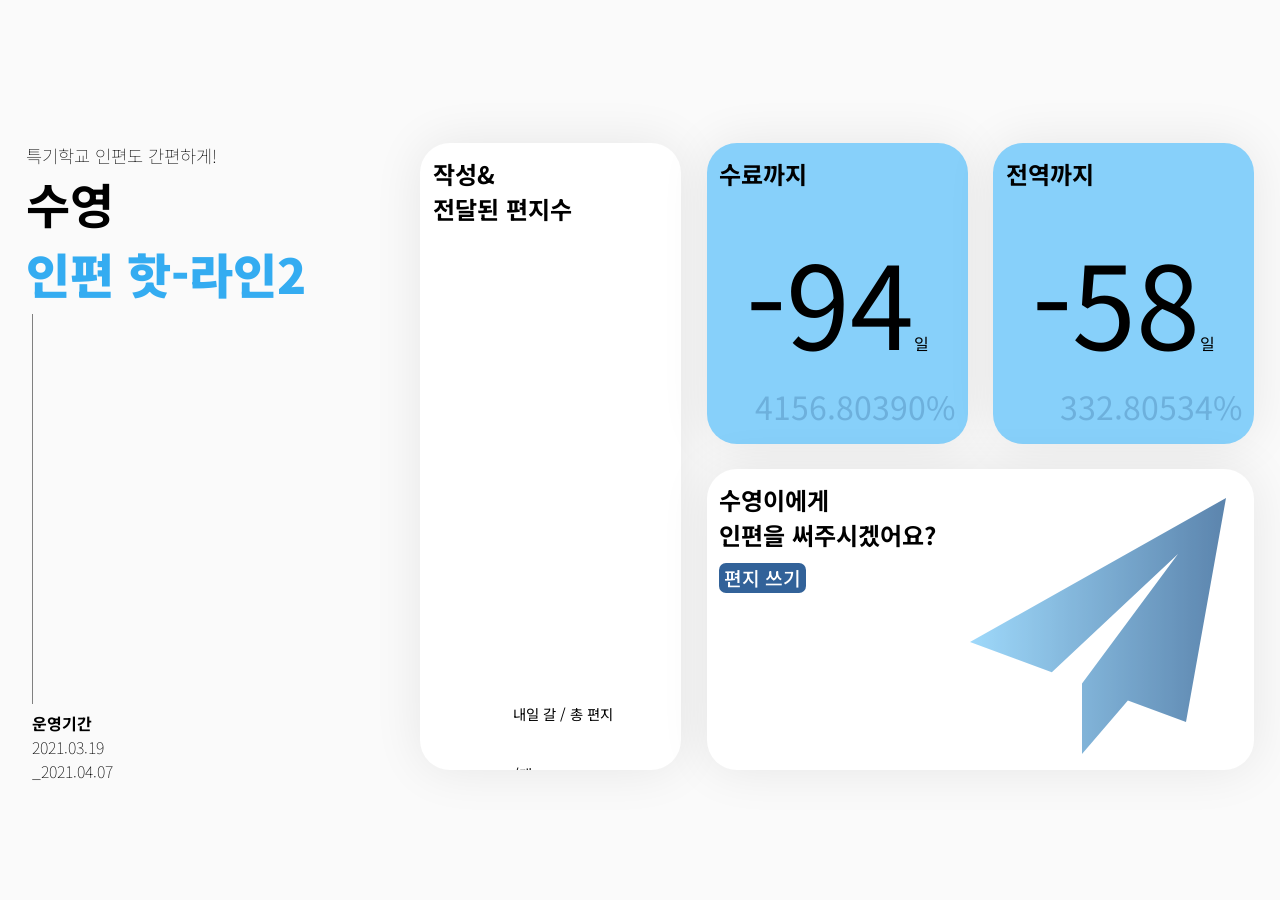
==== commit 4b804b4e: "특학" ====
--- a/index.html
+++ b/index.html
@@ -47,7 +47,7 @@
       <div class="center">
         <div class="title">
           <div class="main">
-            <span class="f1 subt">수영에게 닿는 가장 빠른 방법<br /></span>
+            <span class="f1 subt">특기학교 인편도 간편하게!<br /></span>
             <span class="f7 t"
               >수영
               <div id="installer">
@@ -58,12 +58,12 @@
               </div>
               <br
             /></span>
-            <span class="f9 t tc">인편 핫-라인</span>
+            <span class="f9 t tc">인편 핫-라인2</span>
           </div>
           <div class="line"></div>
           <div class="period">
             <span class="f7">운영기간<br /></span>
-            <span class="f1">2021.02.15 <br />_2021.03.19</span>
+            <span class="f1">2021.03.19 <br />_2021.04.07</span>
           </div>
         </div>
         <div class="col nnotice">
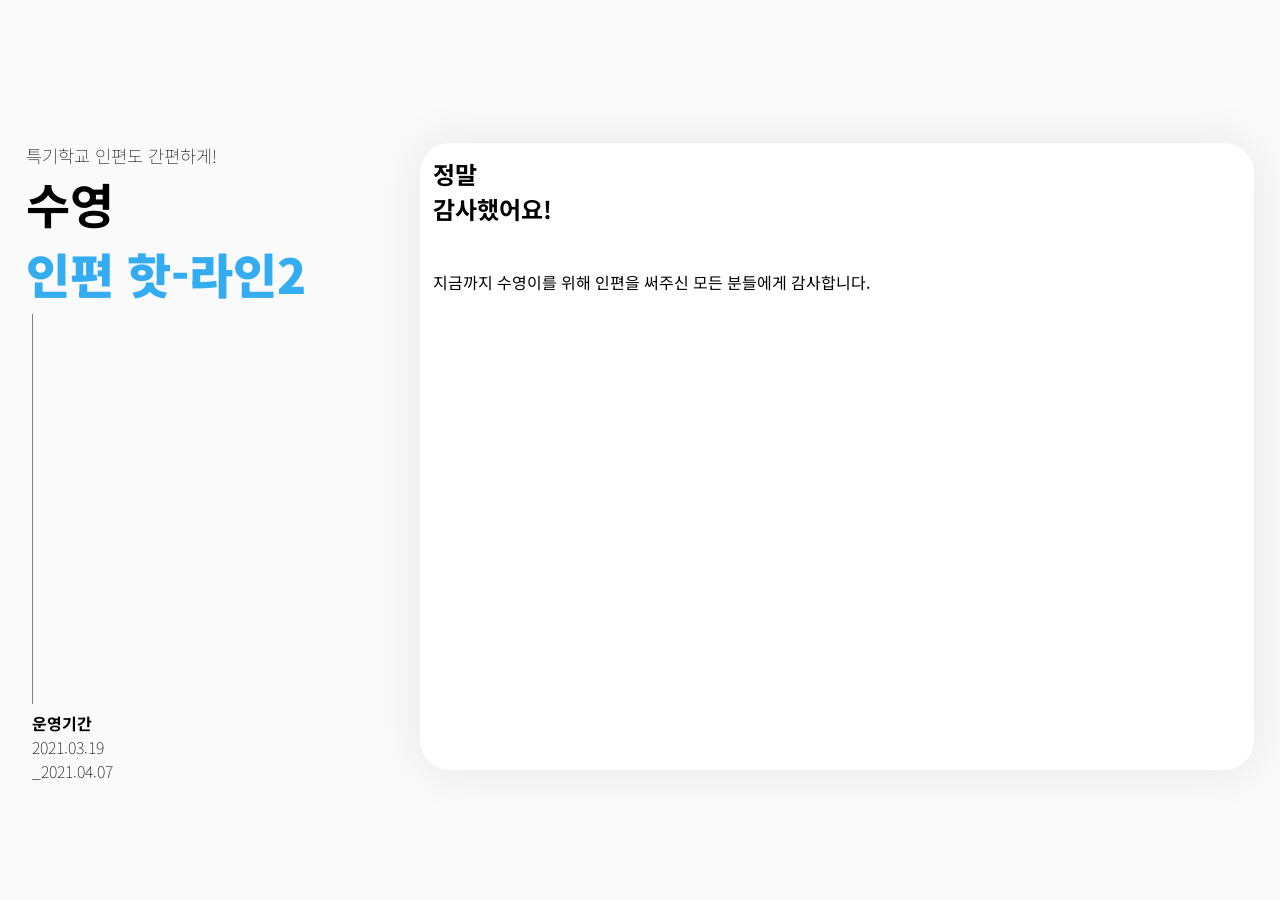
==== commit 57dc9a50: "감사합니다" ====
--- a/index.html
+++ b/index.html
@@ -132,8 +132,11 @@
         </div>
         <div class="col2 notice">
           <div class="l card">
-            <span class="cardt">조금<br />이따 만나요!</span><br />
-            <span class="cardtt">특기학교 인편 오픈으로 돌아오겠습니다.</span>
+            <span class="cardt">정말<br />감사했어요!</span><br />
+            <span class="cardtt"
+              >지금까지 수영이를 위해 인편을 써주신 모든 분들에게
+              감사합니다.</span
+            >
           </div>
         </div>
       </div>
